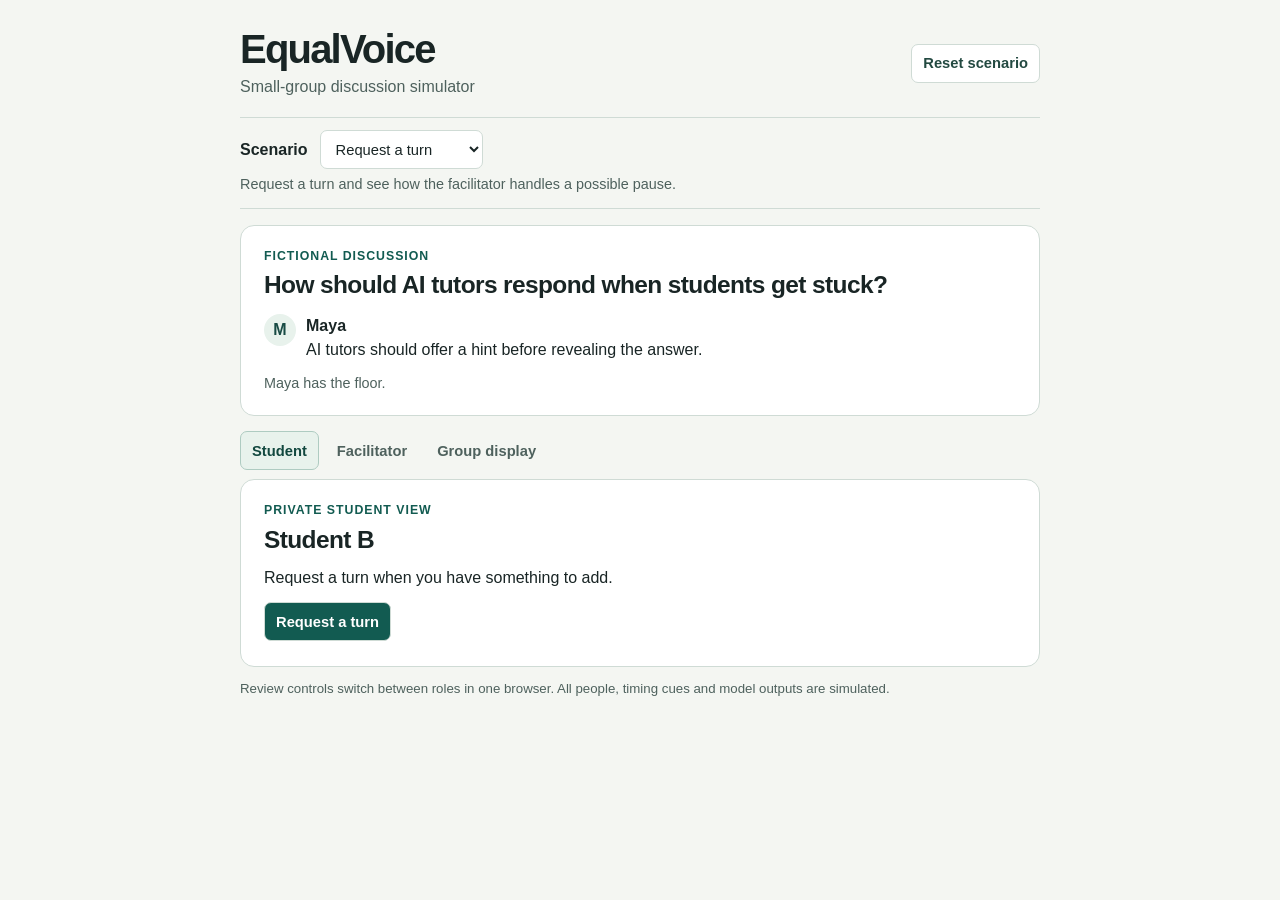
==== index.html @ 87b65340 "Add replayable EqualVoice A2 prototype Implement a consent-controlled turn request, uncertain-reply " ====
<!doctype html>
<html lang="en">
<head>
  <meta charset="utf-8">
  <meta name="viewport" content="width=device-width, initial-scale=1">
  <title>EqualVoice | Discussion simulator</title>
  <link rel="stylesheet" href="style.css">
  <script src="prototype.js" defer></script>
</head>
<body>
  <header class="shell masthead">
    <div>
      <h1>EqualVoice</h1>
      <p>Small-group discussion simulator</p>
    </div>
    <button data-action="reset" class="secondary">Reset scenario</button>
  </header>
  <main class="shell">
    <section class="toolbar" aria-label="Simulation controls">
      <label for="scenario">Scenario</label>
      <select id="scenario">
        <option value="floor">Request a turn</option>
        <option value="repair">An uncertain reply</option>
        <option value="prompt">Build on an idea</option>
      </select>
      <p id="scenario-description"></p>
    </section>
    <section class="discussion" aria-labelledby="discussion-title">
      <p class="eyebrow">Fictional discussion</p>
      <h2 id="discussion-title">How should AI tutors respond when students get stuck?</h2>
      <div class="speech"><span class="avatar" aria-hidden="true">M</span><div><strong>Maya</strong><p>AI tutors should offer a hint before revealing the answer.</p></div></div>
      <p id="floor-state" role="status"></p>
    </section>
    <nav aria-label="Simulated role views" class="roles">
      <button data-action="student" aria-pressed="true">Student</button>
      <button data-action="host" aria-pressed="false">Facilitator</button>
      <button data-action="shared" aria-pressed="false">Group display</button>
    </nav>
    <section class="panel" id="role-panel" aria-labelledby="role-title">
      <p id="role-channel" class="eyebrow"></p>
      <h2 id="role-title"></h2>
      <div id="role-content"></div>
    </section>
    <div id="announcement" role="status" class="visually-hidden"></div>
    <p class="scope">Review controls switch between roles in one browser. All people, timing cues and model outputs are simulated.</p>
  </main>
</body>
</html>
---- style.css ----
:root {
  font-family: Inter, 'Segoe UI', sans-serif;
  color: #192525;
  background: #f4f6f2;
  line-height: 1.5;
  --teal: #125b51;
  --muted: #4e615d;
  --line: #cfdbd5;
  --pale: #e8f2ec;
}

* { box-sizing: border-box; }
body { margin: 0; }
.shell { width: min(100% - 40px, 800px); margin-inline: auto; }
.masthead { display: flex; justify-content: space-between; align-items: center; gap: 16px; padding-block: 28px 18px; }
h1, h2, p { margin: 0; }
h1 { font-size: clamp(1.8rem, 4vw, 2.5rem); line-height: 1.05; letter-spacing: -.045em; }
h2 { font-size: clamp(1.18rem, 2.5vw, 1.53rem); line-height: 1.25; letter-spacing: -.025em; }
.masthead p, .scope { color: var(--muted); }
.masthead p { margin-top: 5px; }
.toolbar { display: flex; align-items: center; flex-wrap: wrap; column-gap: 12px; row-gap: 5px; padding-block: 12px; border-block: 1px solid var(--line); }
.toolbar label, .controls label { font-weight: 650; }
.toolbar p { flex-basis: 100%; font-size: .9rem; color: var(--muted); }
.discussion, .panel { background: white; border: 1px solid var(--line); border-radius: 14px; padding: 21px 23px; }
.discussion { margin-top: 16px; }
.eyebrow { margin-bottom: 5px; color: var(--teal); font-size: .77rem; font-weight: 750; text-transform: uppercase; letter-spacing: .08em; }
.speech { display: flex; align-items: flex-start; gap: 10px; margin-top: 13px; }
.avatar { display: grid; place-items: center; border-radius: 50%; width: 32px; height: 32px; flex: 0 0 32px; color: #184b44; background: var(--pale); font-weight: 700; }
#floor-state { margin-top: 11px; color: var(--muted); font-size: .9rem; }
.roles { display: flex; gap: 6px; margin-block: 15px 9px; flex-wrap: wrap; }
.roles button { background: transparent; border-color: transparent; color: var(--muted); }
.roles button[aria-pressed="true"] { color: #12483f; background: var(--pale); border-color: #aecbc1; }
.panel { min-height: 188px; }
.panel p + p { margin-top: 8px; }
.message { margin-block: 11px; }
.hint { color: var(--muted); font-size: .9rem; }
blockquote { margin: 8px 0; padding: 8px 12px; border-left: 3px solid #72a89a; background: var(--pale); }
.controls { display: flex; align-items: center; flex-wrap: wrap; gap: 8px; margin-top: 12px; }
button, select { min-height: 39px; padding: 6px 11px; border: 1px solid var(--line); border-radius: 7px; font: inherit; font-size: .92rem; }
select { background: white; color: inherit; }
button { cursor: pointer; color: white; background: var(--teal); font-weight: 650; }
button.secondary { background: white; color: #234941; }
button:hover:not(:disabled) { filter: brightness(.93); }
button:disabled { color: #526360; background: #e9eeeb; cursor: default; }
:focus-visible { outline: 3px solid #ad5d28; outline-offset: 2px; }
.scope { font-size: .83rem; margin-block: 12px 24px; }
.visually-hidden { position: absolute; width: 1px; height: 1px; clip-path: inset(50%); overflow: hidden; }
@media (max-width: 420px) {
  .shell { width: calc(100% - 24px); }
  .masthead { padding-top: 18px; }
  .discussion, .panel { padding: 14px; }
}
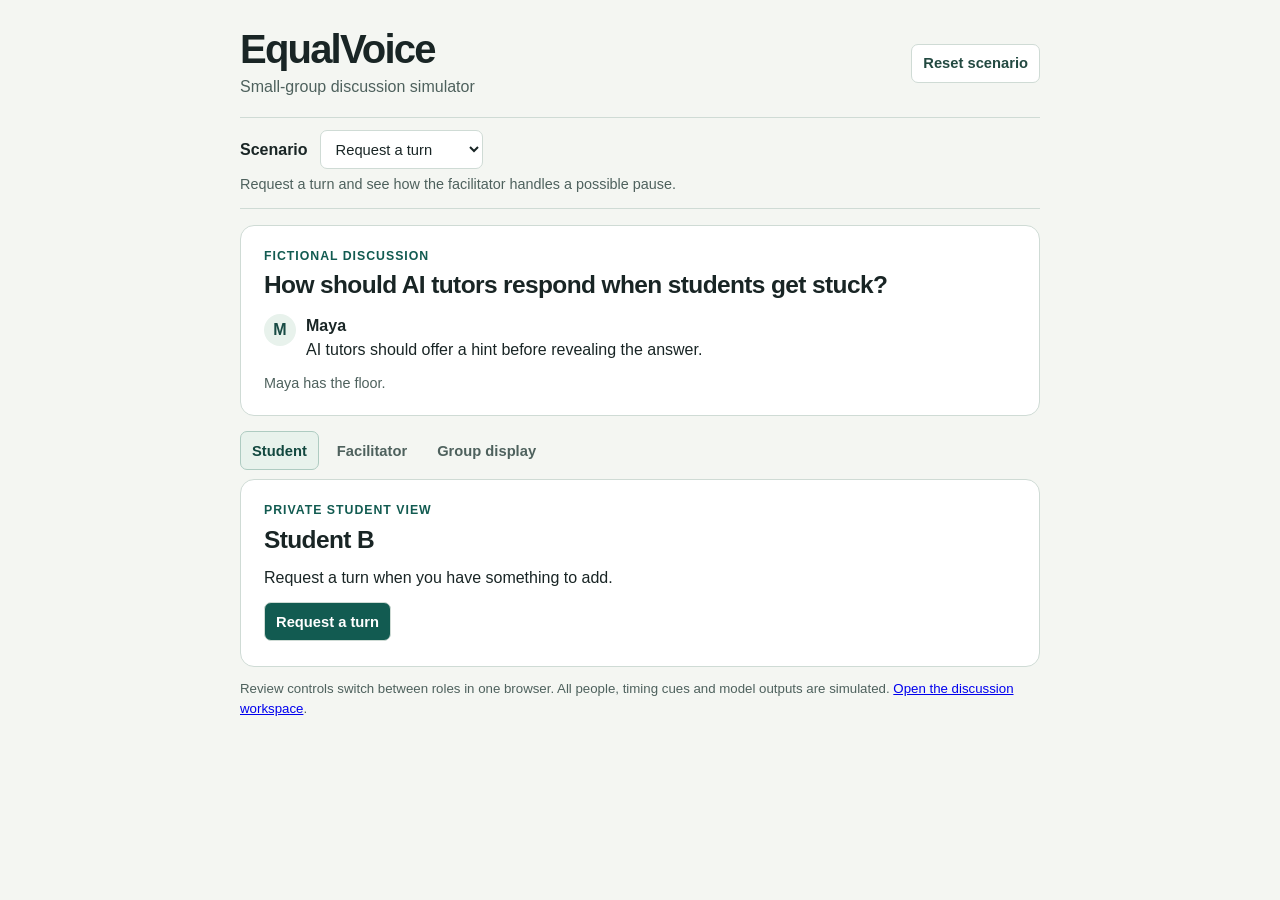
==== commit 735eba05: "Add A1-inspired discussion workspace Replay unanswered and active discussion states, offer contextua" ====
--- a/index.html
+++ b/index.html
@@ -42,7 +42,7 @@
       <div id="role-content"></div>
     </section>
     <div id="announcement" role="status" class="visually-hidden"></div>
-    <p class="scope">Review controls switch between roles in one browser. All people, timing cues and model outputs are simulated.</p>
+    <p class="scope">Review controls switch between roles in one browser. All people, timing cues and model outputs are simulated. <a href="discussion.html">Open the discussion workspace</a>.</p>
   </main>
 </body>
 </html>
